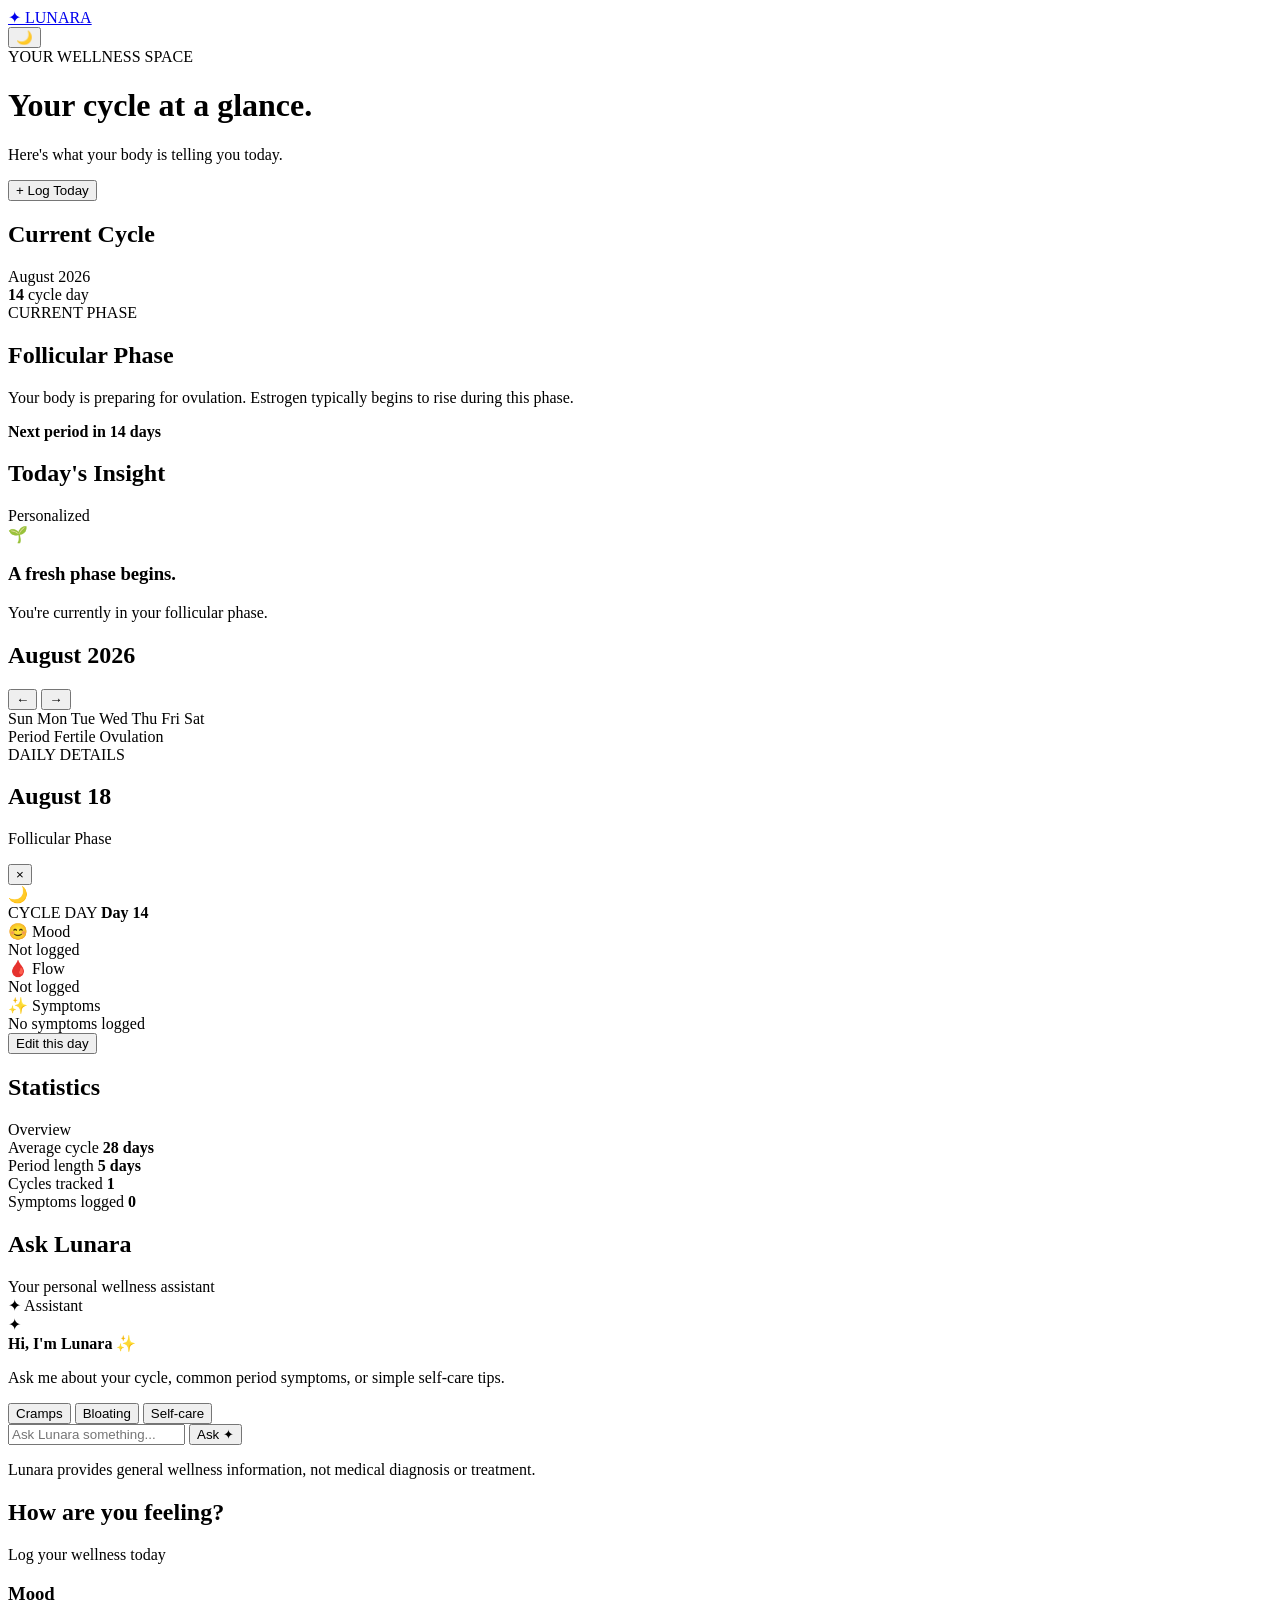
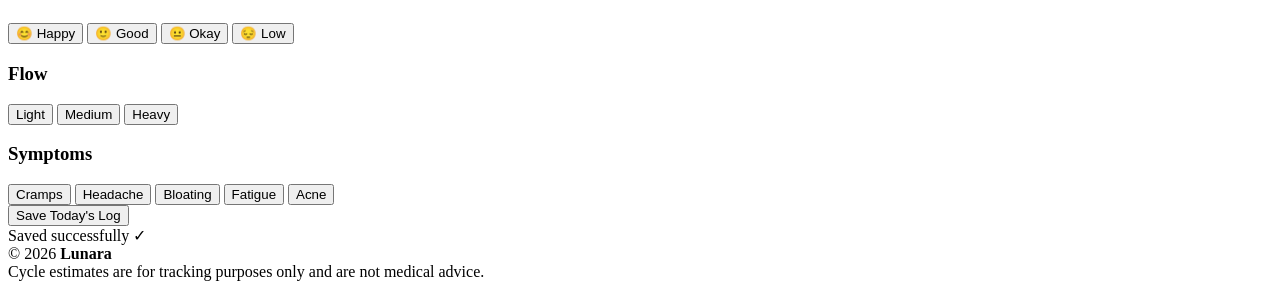
==== Period Tracker Web App/dashboard.html @ 73bdfb45 "Add files via upload" ====
<!DOCTYPE html>
<html lang="en">

<head>

    <meta charset="UTF-8">

    <meta
        name="viewport"
        content="width=device-width, initial-scale=1.0"
    >

    <title>Lunara — Dashboard</title>

    <link
        rel="stylesheet"
        href="css/style.css"
    >

</head>


<body>

    <!-- ================= NAVBAR ================= -->

    <nav class="navbar">

        <a
            href="index.html"
            class="logo"
        >
            <span class="logo-mark">✦</span>
            LUNARA
        </a>


        <div class="nav-actions">

            <button
                class="icon-btn"
                id="themeToggle"
            >
                🌙
            </button>

        </div>

    </nav>


    <!-- ================= DASHBOARD ================= -->

    <main class="dashboard">

        <header class="dashboard-header">

            <div>

                <span class="eyebrow">
                    YOUR WELLNESS SPACE
                </span>

                <h1>
                    Your cycle at a glance.
                </h1>

                <p>
                    Here's what your body is telling you today.
                </p>

            </div>


            <button
                class="primary-btn"
                id="logToday"
            >
                + Log Today
            </button>

        </header>


        <!-- ================= DASHBOARD GRID ================= -->

        <div class="dashboard-grid">


            <!-- CURRENT CYCLE -->

            <section class="card cycle-card-large">

                <div class="card-header">

                    <h2>
                        Current Cycle
                    </h2>

                    <span id="currentMonth">
                        August 2026
                    </span>

                </div>


                <div class="cycle-dashboard">

                    <div class="big-cycle-ring">

                        <div class="big-ring-content">

                            <strong id="cycleDay">
                                14
                            </strong>

                            <span>
                                cycle day
                            </span>

                        </div>

                    </div>


                    <div class="phase-info">

                        <span class="phase-tag">
                            CURRENT PHASE
                        </span>

                        <h2 id="phaseName">
                            Follicular Phase
                        </h2>

                        <p id="phaseDescription">
                            Your body is preparing for ovulation.
                            Estrogen typically begins to rise
                            during this phase.
                        </p>

                        <strong id="nextPeriod">
                            Next period in 14 days
                        </strong>

                    </div>

                </div>

            </section>


            <!-- INSIGHT -->

            <section class="card insight-card">

                <div class="card-header">

                    <h2>
                        Today's Insight
                    </h2>

                    <span>
                        Personalized
                    </span>

                </div>


                <div class="insight-box">

                    <div class="insight-icon">
                        🌱
                    </div>

                    <div>

                        <h3 id="insightTitle">
                            A fresh phase begins.
                        </h3>

                        <p id="insightText">
                            You're currently in your
                            follicular phase.
                        </p>

                    </div>

                </div>

            </section>


            <!-- ================= CALENDAR ================= -->

            <section class="card calendar-card">

                <div class="calendar-header">

                    <h2 id="calendarMonth">
                        August 2026
                    </h2>


                    <div class="calendar-controls">

                        <button id="previousMonth">
                            ←
                        </button>

                        <button id="nextMonth">
                            →
                        </button>

                    </div>

                </div>


                <div class="weekdays">

                    <span>Sun</span>
                    <span>Mon</span>
                    <span>Tue</span>
                    <span>Wed</span>
                    <span>Thu</span>
                    <span>Fri</span>
                    <span>Sat</span>

                </div>


                <div
                    class="calendar-grid"
                    id="calendarGrid"
                ></div>


                <div class="calendar-legend">

                    <span>
                        <i class="legend period"></i>
                        Period
                    </span>

                    <span>
                        <i class="legend fertile"></i>
                        Fertile
                    </span>

                    <span>
                        <i class="legend ovulation"></i>
                        Ovulation
                    </span>

                </div>

            </section>

            <!-- ================= DATE DETAIL PANEL ================= -->

            <section class="card date-detail-card" id="dateDetailCard">

                <div class="date-detail-header">

                    <div>
                        <span class="eyebrow">
                            DAILY DETAILS
                        </span>

                        <h2 id="detailDate">
                            August 18
                        </h2>

                        <p id="detailPhase">
                            Follicular Phase
                        </p>
                    </div>

                    <button
                        class="close-detail"
                        id="closeDetail"
                        aria-label="Close date details"
                    >
                        ×
                    </button>

                </div>


                <!-- Cycle information -->

                <div class="detail-cycle">

                    <div class="detail-cycle-icon">
                        🌙
                    </div>

                    <div>

                        <span>
                            CYCLE DAY
                        </span>

                        <strong id="detailCycleDay">
                            Day 14
                        </strong>

                    </div>

                </div>


                <!-- Logged information -->

                <div class="detail-section">

                    <div class="detail-label">
                        <span>😊</span>
                        Mood
                    </div>

                    <div
                        class="detail-value"
                        id="detailMood"
                    >
                        Not logged
                    </div>

                </div>


                <div class="detail-section">

                    <div class="detail-label">
                        <span>🩸</span>
                        Flow
                    </div>

                    <div
                        class="detail-value"
                        id="detailFlow"
                    >
                        Not logged
                    </div>

                </div>


                <div class="detail-section">

                    <div class="detail-label">
                        <span>✨</span>
                        Symptoms
                    </div>

                    <div
                        class="detail-symptoms"
                        id="detailSymptoms"
                    >
                        <span class="empty-detail">
                            No symptoms logged
                        </span>
                    </div>

                </div>


                <div class="detail-footer">

                    <button
                        class="secondary-btn"
                        id="editSelectedDate"
                    >
                        Edit this day
                    </button>

                </div>

            </section>


            <!-- ================= STATISTICS ================= -->

            <section class="card statistics-card">

                <div class="card-header">

                    <h2>
                        Statistics
                    </h2>

                    <span>
                        Overview
                    </span>

                </div>


                <div class="statistics">

                    <div class="stat-row">

                        <span>
                            Average cycle
                        </span>

                        <strong id="averageCycle">
                            28 days
                        </strong>

                    </div>


                    <div class="stat-row">

                        <span>
                            Period length
                        </span>

                        <strong id="averagePeriod">
                            5 days
                        </strong>

                    </div>


                    <div class="stat-row">

                        <span>
                            Cycles tracked
                        </span>

                        <strong id="cyclesTracked">
                            1
                        </strong>

                    </div>


                    <div class="stat-row">

                        <span>
                            Symptoms logged
                        </span>

                        <strong id="symptomsLogged">
                            0
                        </strong>

                    </div>

                </div>

            </section>



            <!-- ================= ASK LUNARA ================= -->
            <section class="card ask-lunara-card">
                <div class="card-header">
                    <div>
                        <h2>Ask Lunara</h2>
                        <span>Your personal wellness assistant</span>
                    </div>
                    <span class="assistant-badge">✦ Assistant</span>
                </div>

                <div class="lunara-chat" id="lunaraChat">
                    <div class="chat-message assistant-message">
                        <div class="chat-avatar">✦</div>
                        <div class="chat-bubble">
                            <strong>Hi, I'm Lunara ✨</strong>
                            <p>Ask me about your cycle, common period symptoms, or simple self-care tips.</p>
                        </div>
                    </div>
                </div>

                <div class="suggested-questions">
                    <button class="suggestion" data-question="What can I do about cramps?">Cramps</button>
                    <button class="suggestion" data-question="Why am I feeling bloated?">Bloating</button>
                    <button class="suggestion" data-question="How can I take care of myself during my period?">Self-care</button>
                </div>

                <form class="ask-form" id="askLunaraForm">
                    <input id="lunaraQuestion" type="text" placeholder="Ask Lunara something..." autocomplete="off" aria-label="Ask Lunara a question">
                    <button class="primary-btn" type="submit">Ask ✦</button>
                </form>
                <p class="assistant-disclaimer">Lunara provides general wellness information, not medical diagnosis or treatment.</p>
            </section>

            <!-- ================= DAILY LOG ================= -->

            <section class="card daily-log">

                <div class="card-header">

                    <div>

                        <h2>
                            How are you feeling?
                        </h2>

                        <span id="selectedDate">
                            Log your wellness today
                        </span>

                    </div>

                </div>


                <div class="log-grid">


                    <!-- MOOD -->

                    <div class="log-section">

                        <h3>
                            Mood
                        </h3>

                        <div class="choice-grid">

                            <button
                                class="choice"
                                data-type="mood"
                                data-value="Happy"
                            >
                                😊 Happy
                            </button>

                            <button
                                class="choice"
                                data-type="mood"
                                data-value="Good"
                            >
                                🙂 Good
                            </button>

                            <button
                                class="choice"
                                data-type="mood"
                                data-value="Okay"
                            >
                                😐 Okay
                            </button>

                            <button
                                class="choice"
                                data-type="mood"
                                data-value="Low"
                            >
                                😔 Low
                            </button>

                        </div>

                    </div>


                    <!-- FLOW -->

                    <div class="log-section">

                        <h3>
                            Flow
                        </h3>

                        <div class="choice-grid">

                            <button
                                class="choice"
                                data-type="flow"
                                data-value="Light"
                            >
                                Light
                            </button>

                            <button
                                class="choice"
                                data-type="flow"
                                data-value="Medium"
                            >
                                Medium
                            </button>

                            <button
                                class="choice"
                                data-type="flow"
                                data-value="Heavy"
                            >
                                Heavy
                            </button>

                        </div>

                    </div>


                    <!-- SYMPTOMS -->

                    <div class="log-section">

                        <h3>
                            Symptoms
                        </h3>

                        <div class="choice-grid">

                            <button
                                class="choice"
                                data-type="symptom"
                                data-value="Cramps"
                            >
                                Cramps
                            </button>

                            <button
                                class="choice"
                                data-type="symptom"
                                data-value="Headache"
                            >
                                Headache
                            </button>

                            <button
                                class="choice"
                                data-type="symptom"
                                data-value="Bloating"
                            >
                                Bloating
                            </button>

                            <button
                                class="choice"
                                data-type="symptom"
                                data-value="Fatigue"
                            >
                                Fatigue
                            </button>

                            <button
                                class="choice"
                                data-type="symptom"
                                data-value="Acne"
                            >
                                Acne
                            </button>

                        </div>

                    </div>

                </div>


                <button
                    class="primary-btn"
                    id="saveLog"
                >
                    Save Today's Log
                </button>

            </section>

        </div>

    </main>


    <!-- ================= TOAST ================= -->

    <div
        class="toast"
        id="toast"
    >
        Saved successfully ✓
    </div>


    <footer>

        <div>
            © 2026 <strong>Lunara</strong>
        </div>

        <div>
            Cycle estimates are for tracking purposes only
            and are not medical advice.
        </div>

    </footer>


    <script src="js/app.js"></script>

</body>

</html>
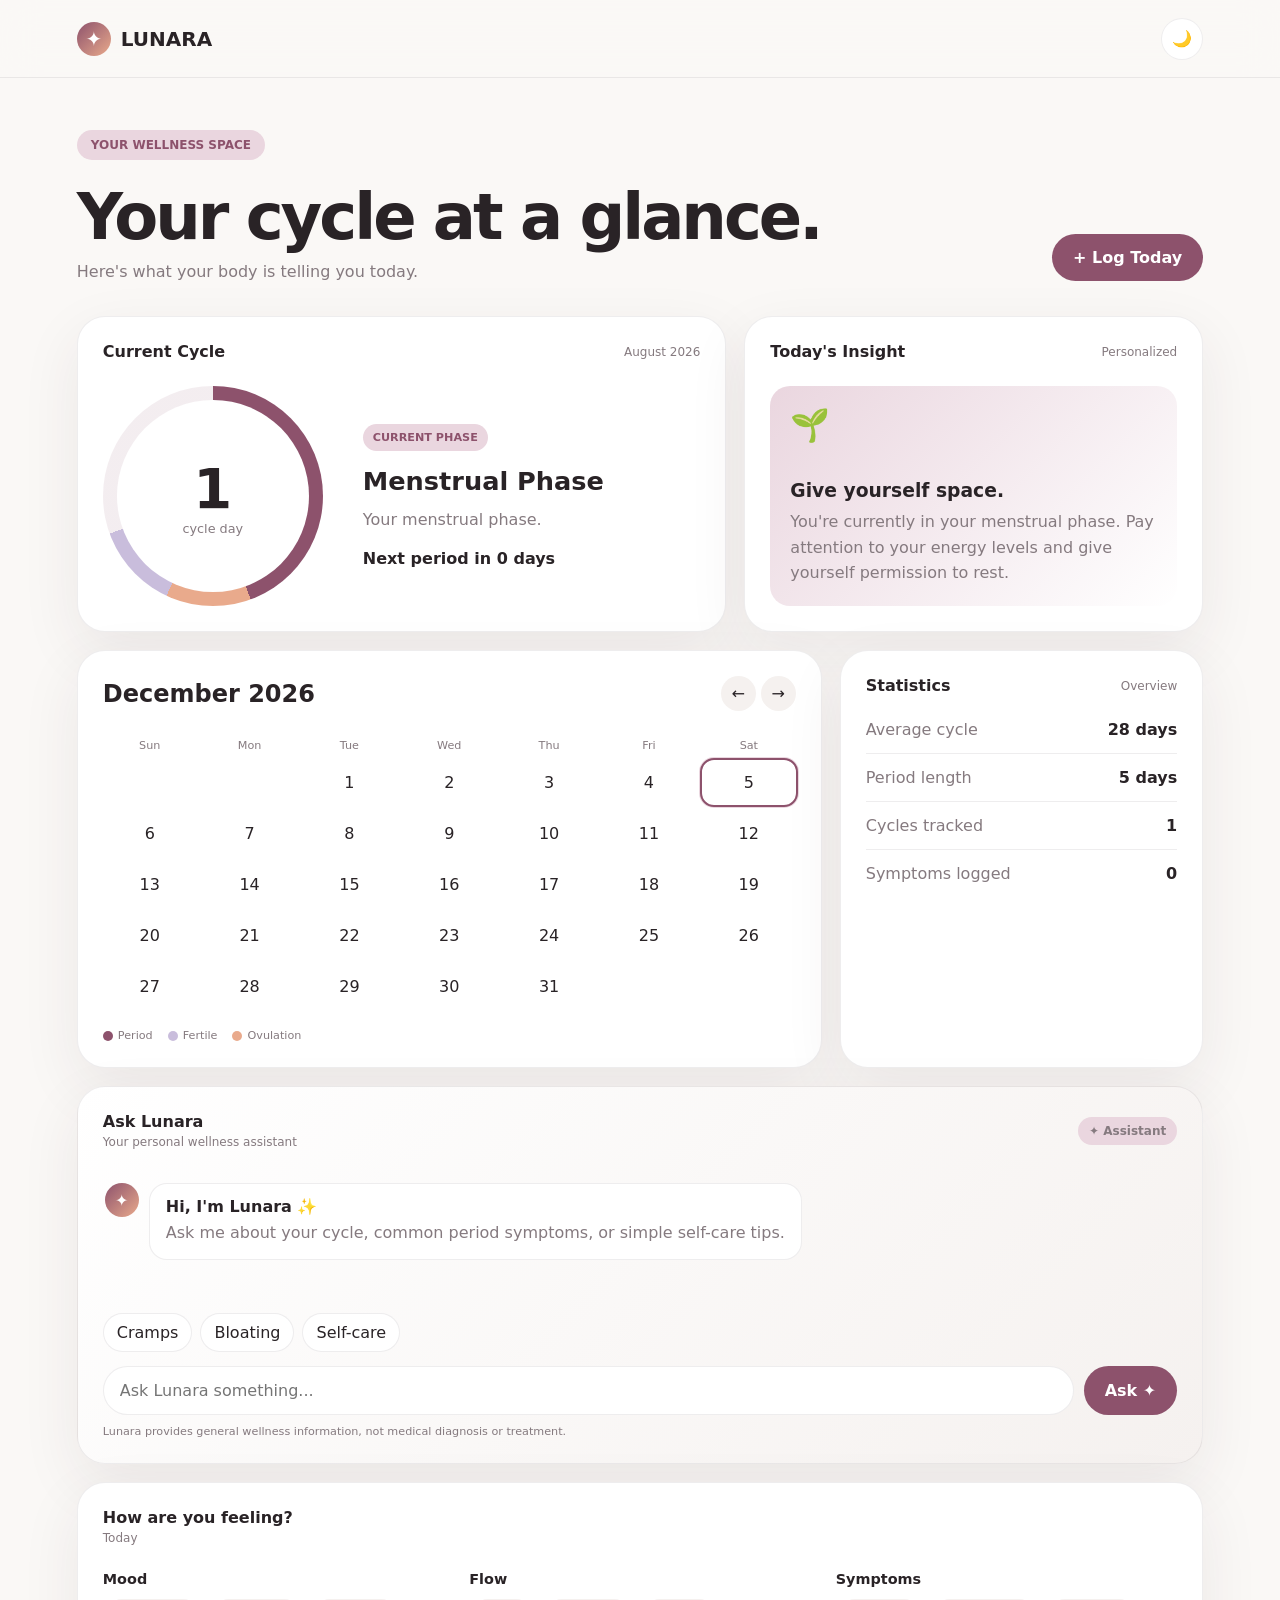
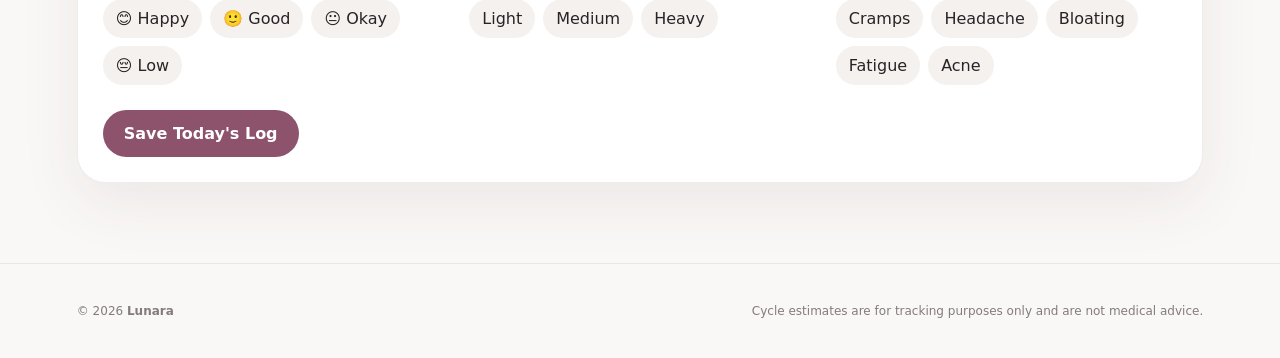
==== commit a57fda7c: "Refactor dashboard.html and fix CSS path Updated the HTML structure and corrected CSS file path." ====
--- a/Period Tracker Web App/dashboard.html
+++ b/Period Tracker Web App/dashboard.html
@@ -14,7 +14,7 @@
 
     <link
         rel="stylesheet"
-        href="css/style.css"
+        href="CSS/style.css"
     >
 
 </head>
@@ -694,8 +694,8 @@
     </footer>
 
 
-    <script src="js/app.js"></script>
+    <script src="JS/app.js"></script>
 
 </body>
 
-</html>+</html>
--- a/Period Tracker Web App/CSS/style.css
+++ b/Period Tracker Web App/CSS/style.css
@@ -0,0 +1,2577 @@
+/* =========================================================
+   LUNARA
+   Main Stylesheet
+========================================================= */
+
+
+/* =========================================================
+   VARIABLES
+========================================================= */
+
+:root {
+
+    --background: #faf8f6;
+
+    --surface: #ffffff;
+
+    --surface-soft: #f5f1ef;
+
+    --text: #292326;
+
+    --muted: #857a7f;
+
+    --primary: #8d526c;
+
+    --primary-dark: #6f3d53;
+
+    --primary-light: #ead6df;
+
+    --peach: #e9aa8c;
+
+    --lavender: #c9bddc;
+
+    --green: #9db9a5;
+
+    --border: rgba(41,35,38,.08);
+
+    --shadow:
+        0 20px 60px rgba(65,40,51,.08);
+
+    --radius-large: 28px;
+
+    --radius-medium: 18px;
+
+    --transition: 250ms ease;
+}
+
+
+/* DARK MODE */
+
+body.dark {
+
+    --background: #171316;
+
+    --surface: #211b1f;
+
+    --surface-soft: #2a2227;
+
+    --text: #f8f1f4;
+
+    --muted: #aa9da3;
+
+    --primary: #c9829f;
+
+    --primary-dark: #a55d7d;
+
+    --primary-light: #4a2d3b;
+
+    --border: rgba(255,255,255,.08);
+
+    --shadow:
+        0 20px 60px rgba(0,0,0,.25);
+}
+
+
+/* =========================================================
+   RESET
+========================================================= */
+
+* {
+
+    margin: 0;
+
+    padding: 0;
+
+    box-sizing: border-box;
+
+}
+
+
+html {
+
+    scroll-behavior: smooth;
+
+}
+
+
+body {
+
+    font-family:
+        Inter,
+        system-ui,
+        -apple-system,
+        BlinkMacSystemFont,
+        "Segoe UI",
+        sans-serif;
+
+    background: var(--background);
+
+    color: var(--text);
+
+    transition:
+        background var(--transition),
+        color var(--transition);
+
+}
+
+
+button,
+input {
+
+    font: inherit;
+
+}
+
+
+button {
+
+    border: none;
+
+    cursor: pointer;
+
+}
+
+
+a {
+
+    text-decoration: none;
+
+    color: inherit;
+
+}
+
+
+/* =========================================================
+   NAVBAR
+========================================================= */
+
+.navbar {
+
+    position: fixed;
+
+    top: 0;
+
+    left: 0;
+
+    right: 0;
+
+    height: 78px;
+
+    padding: 0 6%;
+
+    display: flex;
+
+    align-items: center;
+
+    justify-content: space-between;
+
+    background:
+        rgba(250,248,246,.75);
+
+    backdrop-filter: blur(18px);
+
+    border-bottom:
+        1px solid var(--border);
+
+    z-index: 1000;
+
+}
+
+
+body.dark .navbar {
+
+    background:
+        rgba(23,19,22,.78);
+
+}
+
+
+.logo {
+
+    display: flex;
+
+    align-items: center;
+
+    gap: 10px;
+
+    font-size: 1.25rem;
+
+    font-weight: 800;
+
+}
+
+
+.logo-mark {
+
+    width: 34px;
+
+    height: 34px;
+
+    display: grid;
+
+    place-items: center;
+
+    border-radius: 50%;
+
+    background:
+        linear-gradient(
+            135deg,
+            var(--primary),
+            var(--peach)
+        );
+
+    color: white;
+
+}
+
+
+.nav-actions {
+
+    display: flex;
+
+    align-items: center;
+
+    gap: 10px;
+
+}
+
+
+/* =========================================================
+   BUTTONS
+========================================================= */
+
+.primary-btn {
+
+    padding: 14px 21px;
+
+    border-radius: 999px;
+
+    background: var(--primary);
+
+    color: white;
+
+    font-weight: 700;
+
+    transition: var(--transition);
+
+}
+
+
+.primary-btn:hover {
+
+    transform: translateY(-3px);
+
+    background: var(--primary-dark);
+
+}
+
+
+.secondary-btn {
+
+    padding: 14px 21px;
+
+    border-radius: 999px;
+
+    background: var(--surface);
+
+    border: 1px solid var(--border);
+
+    font-weight: 700;
+
+    transition: var(--transition);
+
+    display: inline-block;
+
+}
+
+
+.secondary-btn:hover {
+
+    transform: translateY(-3px);
+
+    box-shadow: var(--shadow);
+
+}
+
+
+.icon-btn {
+
+    width: 42px;
+
+    height: 42px;
+
+    border-radius: 50%;
+
+    background: var(--surface);
+
+    border: 1px solid var(--border);
+
+    color: var(--text);
+
+}
+
+
+.full-width {
+
+    width: 100%;
+
+}
+
+
+/* =========================================================
+   HERO
+========================================================= */
+
+.hero {
+
+    min-height: 100vh;
+
+    display: grid;
+
+    grid-template-columns:
+        1.05fr .95fr;
+
+    align-items: center;
+
+    gap: 60px;
+
+    padding:
+        130px 7% 80px;
+
+}
+
+
+.hero-content {
+
+    animation:
+        fadeUp .8s ease;
+
+}
+
+
+.eyebrow {
+
+    display: inline-flex;
+
+    padding: 8px 14px;
+
+    border-radius: 999px;
+
+    background: var(--primary-light);
+
+    color: var(--primary);
+
+    font-size: .75rem;
+
+    font-weight: 800;
+
+    margin-bottom: 20px;
+
+}
+
+
+.hero h1 {
+
+    max-width: 700px;
+
+    font-size:
+        clamp(3.2rem,7vw,6.5rem);
+
+    line-height: .94;
+
+    letter-spacing: -5px;
+
+    margin-bottom: 28px;
+
+}
+
+
+.hero h1 span {
+
+    color: var(--primary);
+
+}
+
+
+.hero p {
+
+    max-width: 560px;
+
+    color: var(--muted);
+
+    line-height: 1.8;
+
+    margin-bottom: 30px;
+
+}
+
+
+.hero-buttons {
+
+    display: flex;
+
+    gap: 10px;
+
+    flex-wrap: wrap;
+
+}
+
+
+/* =========================================================
+   HERO VISUAL
+========================================================= */
+
+.hero-visual {
+
+    min-height: 520px;
+
+    display: grid;
+
+    place-items: center;
+
+    position: relative;
+
+}
+
+
+.glow-orb {
+
+    position: absolute;
+
+    width: 420px;
+
+    height: 420px;
+
+    border-radius: 50%;
+
+    background:
+        linear-gradient(
+            135deg,
+            var(--primary-light),
+            rgba(233,170,140,.45)
+        );
+
+    animation:
+        float 6s ease-in-out infinite;
+
+}
+
+
+.cycle-preview {
+
+    position: relative;
+
+    width: min(390px,90%);
+
+    padding: 32px;
+
+    border-radius: 34px;
+
+    background:
+        rgba(255,255,255,.72);
+
+    backdrop-filter: blur(25px);
+
+    box-shadow:
+        0 40px 90px
+        rgba(87,50,65,.18);
+
+    animation:
+        cardFloat 5s ease-in-out infinite;
+
+}
+
+
+body.dark .cycle-preview {
+
+    background:
+        rgba(40,31,36,.85);
+
+}
+
+
+.preview-header {
+
+    display: flex;
+
+    align-items: center;
+
+    justify-content: space-between;
+
+    margin-bottom: 30px;
+
+}
+
+
+.preview-header small {
+
+    color: var(--muted);
+
+}
+
+
+.status-pill {
+
+    padding: 7px 10px;
+
+    border-radius: 999px;
+
+    background: var(--primary-light);
+
+    color: var(--primary);
+
+    font-size: .7rem;
+
+    font-weight: 700;
+
+}
+
+
+/* =========================================================
+   CYCLE RING
+========================================================= */
+
+.cycle-ring,
+.big-cycle-ring {
+
+    border-radius: 50%;
+
+    display: grid;
+
+    place-items: center;
+
+    position: relative;
+
+    background:
+        conic-gradient(
+            var(--primary) 0deg,
+            var(--primary) 160deg,
+            var(--peach) 160deg,
+            var(--peach) 205deg,
+            var(--lavender) 205deg,
+            var(--lavender) 250deg,
+            rgba(141,82,108,.1) 250deg
+        );
+
+}
+
+
+.cycle-ring {
+
+    width: 230px;
+
+    height: 230px;
+
+    margin: auto auto 30px;
+
+}
+
+
+.big-cycle-ring {
+
+    width: 220px;
+
+    height: 220px;
+
+    flex-shrink: 0;
+
+}
+
+
+.cycle-ring::before,
+.big-cycle-ring::before {
+
+    content: "";
+
+    position: absolute;
+
+    inset: 14px;
+
+    border-radius: 50%;
+
+    background: var(--surface);
+
+}
+
+
+.ring-content,
+.big-ring-content {
+
+    position: relative;
+
+    z-index: 2;
+
+    text-align: center;
+
+}
+
+
+.ring-content strong {
+
+    font-size: 3.8rem;
+
+    letter-spacing: -3px;
+
+}
+
+
+.big-ring-content strong {
+
+    font-size: 3.5rem;
+
+    display: block;
+
+}
+
+
+.ring-content span,
+.big-ring-content span {
+
+    display: block;
+
+    color: var(--muted);
+
+    font-size: .8rem;
+
+}
+
+
+/* =========================================================
+   PREVIEW STATS
+========================================================= */
+
+.preview-stats {
+
+    display: grid;
+
+    grid-template-columns:
+        repeat(2,1fr);
+
+    gap: 10px;
+
+}
+
+
+.mini-stat {
+
+    padding: 14px;
+
+    border-radius: 16px;
+
+    background: var(--surface-soft);
+
+}
+
+
+.mini-stat small {
+
+    color: var(--muted);
+
+}
+
+
+.mini-stat strong {
+
+    display: block;
+
+    margin-top: 4px;
+
+}
+
+
+/* =========================================================
+   FEATURES
+========================================================= */
+
+.features {
+
+    padding:
+        100px 7%;
+
+}
+
+
+.section-heading {
+
+    max-width: 650px;
+
+    margin-bottom: 45px;
+
+}
+
+
+.section-heading h2 {
+
+    font-size:
+        clamp(2.5rem,5vw,4.5rem);
+
+    letter-spacing: -3px;
+
+    margin-bottom: 15px;
+
+}
+
+
+.section-heading h2 span {
+
+    color: var(--primary);
+
+}
+
+
+.section-heading p {
+
+    color: var(--muted);
+
+    line-height: 1.7;
+
+}
+
+
+.feature-grid {
+
+    display: grid;
+
+    grid-template-columns:
+        repeat(3,1fr);
+
+    gap: 18px;
+
+}
+
+
+.feature-card {
+
+    padding: 28px;
+
+    background: var(--surface);
+
+    border: 1px solid var(--border);
+
+    border-radius: var(--radius-large);
+
+    transition: var(--transition);
+
+}
+
+
+.feature-card:hover {
+
+    transform: translateY(-6px);
+
+    box-shadow: var(--shadow);
+
+}
+
+
+.feature-icon {
+
+    font-size: 2rem;
+
+    margin-bottom: 20px;
+
+}
+
+
+.feature-card h3 {
+
+    margin-bottom: 10px;
+
+}
+
+
+.feature-card p {
+
+    color: var(--muted);
+
+    line-height: 1.7;
+
+}
+
+
+/* =========================================================
+   DASHBOARD
+========================================================= */
+
+.dashboard {
+
+    padding:
+        130px 6% 80px;
+
+}
+
+
+.dashboard-header {
+
+    display: flex;
+
+    justify-content: space-between;
+
+    align-items: flex-end;
+
+    gap: 30px;
+
+    margin-bottom: 35px;
+
+}
+
+
+.dashboard-header h1 {
+
+    font-size:
+        clamp(2.5rem,5vw,4rem);
+
+    letter-spacing: -3px;
+
+}
+
+
+.dashboard-header p {
+
+    color: var(--muted);
+
+    margin-top: 8px;
+
+}
+
+
+.dashboard-grid {
+
+    display: grid;
+
+    grid-template-columns:
+        repeat(12,1fr);
+
+    gap: 18px;
+
+}
+
+
+.card {
+
+    padding: 25px;
+
+    background: var(--surface);
+
+    border: 1px solid var(--border);
+
+    border-radius: var(--radius-large);
+
+    box-shadow: var(--shadow);
+
+}
+
+
+.cycle-card-large {
+
+    grid-column: span 7;
+
+}
+
+
+.insight-card {
+
+    grid-column: span 5;
+
+}
+
+
+.calendar-card {
+
+    grid-column: span 8;
+
+}
+
+
+.statistics-card {
+
+    grid-column: span 4;
+
+}
+
+
+.daily-log {
+
+    grid-column: span 12;
+
+}
+
+
+/* =========================================================
+   CARD HEADER
+========================================================= */
+
+.card-header {
+
+    display: flex;
+
+    justify-content: space-between;
+
+    align-items: center;
+
+    margin-bottom: 25px;
+
+}
+
+
+.card-header h2 {
+
+    font-size: 1rem;
+
+}
+
+
+.card-header span {
+
+    color: var(--muted);
+
+    font-size: .75rem;
+
+}
+
+
+/* =========================================================
+   CURRENT CYCLE
+========================================================= */
+
+.cycle-dashboard {
+
+    display: flex;
+
+    align-items: center;
+
+    gap: 40px;
+
+}
+
+
+.phase-tag {
+
+    display: inline-block;
+
+    padding: 7px 10px;
+
+    border-radius: 999px;
+
+    background: var(--primary-light);
+
+    color: var(--primary);
+
+    font-size: .7rem;
+
+    font-weight: 800;
+
+}
+
+
+.phase-info h2 {
+
+    font-size: 1.6rem;
+
+    margin: 15px 0 10px;
+
+}
+
+
+.phase-info p {
+
+    color: var(--muted);
+
+    line-height: 1.7;
+
+    margin-bottom: 15px;
+
+}
+
+
+/* =========================================================
+   INSIGHTS
+========================================================= */
+
+.insight-box {
+
+    min-height: 220px;
+
+    padding: 20px;
+
+    border-radius: 20px;
+
+    background:
+        linear-gradient(
+            135deg,
+            var(--primary-light),
+            transparent
+        );
+
+    display: flex;
+
+    flex-direction: column;
+
+    justify-content: space-between;
+
+}
+
+
+.insight-icon {
+
+    font-size: 2rem;
+
+}
+
+
+.insight-box h3 {
+
+    margin-bottom: 8px;
+
+}
+
+
+.insight-box p {
+
+    color: var(--muted);
+
+    line-height: 1.6;
+
+}
+
+
+/* =========================================================
+   CALENDAR
+========================================================= */
+
+.calendar-header {
+
+    display: flex;
+
+    justify-content: space-between;
+
+    align-items: center;
+
+    margin-bottom: 20px;
+
+}
+
+
+.calendar-controls {
+
+    display: flex;
+
+    gap: 5px;
+
+}
+
+
+.calendar-controls button {
+
+    width: 35px;
+
+    height: 35px;
+
+    border-radius: 50%;
+
+    background: var(--surface-soft);
+
+    color: var(--text);
+
+}
+
+
+.weekdays,
+.calendar-grid {
+
+    display: grid;
+
+    grid-template-columns:
+        repeat(7,1fr);
+
+    gap: 6px;
+
+}
+
+
+.weekdays span {
+
+    text-align: center;
+
+    color: var(--muted);
+
+    font-size: .7rem;
+
+    padding: 8px;
+
+}
+
+
+.calendar-grid .day {
+
+    min-height: 45px;
+
+    border-radius: 12px;
+
+    display: grid;
+
+    place-items: center;
+
+    cursor: pointer;
+
+    transition: var(--transition);
+
+}
+
+
+.calendar-grid .day:hover {
+
+    background: var(--surface-soft);
+
+    transform: scale(1.04);
+
+}
+
+
+.day.today {
+
+    outline:
+        2px solid var(--primary);
+
+}
+
+
+.day.period {
+
+    background: var(--primary);
+
+    color: white;
+
+}
+
+
+.day.fertile {
+
+    background:
+        rgba(201,189,220,.5);
+
+}
+
+
+.day.ovulation {
+
+    background: var(--peach);
+
+    color: white;
+
+}
+
+
+.day.selected {
+
+    box-shadow:
+        0 0 0 3px
+        var(--primary-light);
+
+}
+
+
+/* =========================================================
+   CALENDAR LEGEND
+========================================================= */
+
+.calendar-legend {
+
+    display: flex;
+
+    gap: 15px;
+
+    margin-top: 20px;
+
+    flex-wrap: wrap;
+
+}
+
+
+.calendar-legend span {
+
+    display: flex;
+
+    align-items: center;
+
+    gap: 5px;
+
+    font-size: .7rem;
+
+    color: var(--muted);
+
+}
+
+
+.legend {
+
+    width: 10px;
+
+    height: 10px;
+
+    border-radius: 50%;
+
+}
+
+
+.legend.period {
+
+    background: var(--primary);
+
+}
+
+
+.legend.fertile {
+
+    background: var(--lavender);
+
+}
+
+
+.legend.ovulation {
+
+    background: var(--peach);
+
+}
+
+
+/* =========================================================
+   STATISTICS
+========================================================= */
+
+.statistics {
+
+    display: grid;
+
+    gap: 14px;
+
+}
+
+
+.stat-row {
+
+    display: flex;
+
+    justify-content: space-between;
+
+    padding-bottom: 14px;
+
+    border-bottom:
+        1px solid var(--border);
+
+}
+
+
+.stat-row:last-child {
+
+    border-bottom: none;
+
+}
+
+
+.stat-row span {
+
+    color: var(--muted);
+
+}
+
+
+/* =========================================================
+   DAILY LOG
+========================================================= */
+
+.log-grid {
+
+    display: grid;
+
+    grid-template-columns:
+        repeat(3,1fr);
+
+    gap: 25px;
+
+    margin-bottom: 25px;
+
+}
+
+
+.log-section h3 {
+
+    margin-bottom: 12px;
+
+    font-size: .9rem;
+
+}
+
+
+.choice-grid {
+
+    display: flex;
+
+    flex-wrap: wrap;
+
+    gap: 8px;
+
+}
+
+
+.choice {
+
+    padding: 10px 13px;
+
+    border-radius: 999px;
+
+    background: var(--surface-soft);
+
+    color: var(--text);
+
+    transition: var(--transition);
+
+}
+
+
+.choice:hover {
+
+    transform: translateY(-2px);
+
+}
+
+
+.choice.active {
+
+    background: var(--primary-light);
+
+    color: var(--primary);
+
+    outline:
+        1px solid var(--primary);
+
+}
+
+
+/* =========================================================
+   MODAL
+========================================================= */
+
+.modal-overlay {
+
+    position: fixed;
+
+    inset: 0;
+
+    background:
+        rgba(20,14,17,.55);
+
+    backdrop-filter: blur(8px);
+
+    display: none;
+
+    align-items: center;
+
+    justify-content: center;
+
+    padding: 20px;
+
+    z-index: 2000;
+
+}
+
+
+.modal-overlay.active {
+
+    display: flex;
+
+    animation: fadeIn .2s ease;
+
+}
+
+
+.modal {
+
+    position: relative;
+
+    width: min(520px,100%);
+
+    padding: 30px;
+
+    background: var(--surface);
+
+    border-radius: 28px;
+
+    box-shadow:
+        0 30px 100px
+        rgba(0,0,0,.25);
+
+    animation: modalIn .3s ease;
+
+}
+
+
+.close-modal {
+
+    position: absolute;
+
+    right: 20px;
+
+    top: 20px;
+
+    width: 35px;
+
+    height: 35px;
+
+    border-radius: 50%;
+
+    background: var(--surface-soft);
+
+    color: var(--text);
+
+}
+
+
+.modal-heading {
+
+    margin-bottom: 25px;
+
+}
+
+
+.modal-heading h2 {
+
+    font-size: 1.7rem;
+
+    margin-bottom: 8px;
+
+}
+
+
+.modal-heading p {
+
+    color: var(--muted);
+
+    line-height: 1.6;
+
+}
+
+
+.form-group {
+
+    margin-bottom: 18px;
+
+}
+
+
+.form-group label {
+
+    display: block;
+
+    margin-bottom: 8px;
+
+    font-size: .85rem;
+
+    font-weight: 700;
+
+}
+
+
+.form-group input {
+
+    width: 100%;
+
+    padding: 14px;
+
+    border-radius: 12px;
+
+    border:
+        1px solid var(--border);
+
+    background: var(--surface-soft);
+
+    color: var(--text);
+
+    outline: none;
+
+}
+
+
+.form-group input:focus {
+
+    border-color: var(--primary);
+
+}
+
+
+/* =========================================================
+   TOAST
+========================================================= */
+
+.toast {
+
+    position: fixed;
+
+    right: 25px;
+
+    bottom: 25px;
+
+    padding: 14px 18px;
+
+    background: var(--text);
+
+    color: var(--background);
+
+    border-radius: 14px;
+
+    font-size: .85rem;
+
+    font-weight: 700;
+
+    transform:
+        translateY(120px);
+
+    opacity: 0;
+
+    transition: .3s ease;
+
+    z-index: 3000;
+
+}
+
+
+.toast.show {
+
+    transform:
+        translateY(0);
+
+    opacity: 1;
+
+}
+
+
+/* =========================================================
+   FOOTER
+========================================================= */
+
+footer {
+
+    padding:
+        40px 6%;
+
+    display: flex;
+
+    justify-content: space-between;
+
+    gap: 20px;
+
+    border-top:
+        1px solid var(--border);
+
+    color: var(--muted);
+
+    font-size: .75rem;
+
+}
+
+
+/* =========================================================
+   ANIMATIONS
+========================================================= */
+
+@keyframes fadeUp {
+
+    from {
+
+        opacity: 0;
+
+        transform:
+            translateY(30px);
+
+    }
+
+    to {
+
+        opacity: 1;
+
+        transform:
+            translateY(0);
+
+    }
+
+}
+
+
+@keyframes fadeIn {
+
+    from {
+
+        opacity: 0;
+
+    }
+
+    to {
+
+        opacity: 1;
+
+    }
+
+}
+
+
+@keyframes modalIn {
+
+    from {
+
+        opacity: 0;
+
+        transform:
+            scale(.92)
+            translateY(15px);
+
+    }
+
+    to {
+
+        opacity: 1;
+
+        transform:
+            scale(1)
+            translateY(0);
+
+    }
+
+}
+
+
+@keyframes float {
+
+    0%,100% {
+
+        transform:
+            translateY(0);
+
+    }
+
+    50% {
+
+        transform:
+            translateY(-20px);
+
+    }
+
+}
+
+
+@keyframes cardFloat {
+
+    0%,100% {
+
+        transform:
+            translateY(0);
+
+    }
+
+    50% {
+
+        transform:
+            translateY(-10px);
+
+    }
+
+}
+
+/* =========================================================
+   DATE DETAIL PANEL
+========================================================= */
+
+.date-detail-card {
+
+    grid-column: span 12;
+
+    display: none;
+
+    overflow: hidden;
+
+    position: relative;
+
+    background:
+        linear-gradient(
+            135deg,
+            var(--surface),
+            var(--surface-soft)
+        );
+
+}
+
+
+.date-detail-card.active {
+
+    display: block;
+
+    animation:
+        detailSlide .45s cubic-bezier(.2,.8,.2,1);
+
+}
+
+
+/* Header */
+
+.date-detail-header {
+
+    display: flex;
+
+    align-items: flex-start;
+
+    justify-content: space-between;
+
+    padding-bottom: 25px;
+
+    border-bottom:
+        1px solid var(--border);
+
+}
+
+
+.date-detail-header h2 {
+
+    font-size: 2rem;
+
+    letter-spacing: -1px;
+
+    margin-bottom: 5px;
+
+}
+
+
+.date-detail-header p {
+
+    color: var(--muted);
+
+}
+
+
+.close-detail {
+
+    width: 40px;
+
+    height: 40px;
+
+    border-radius: 50%;
+
+    background: var(--surface);
+
+    color: var(--text);
+
+    border:
+        1px solid var(--border);
+
+    font-size: 1.4rem;
+
+    transition: var(--transition);
+
+}
+
+
+.close-detail:hover {
+
+    transform: rotate(90deg);
+
+    background: var(--primary-light);
+
+    color: var(--primary);
+
+}
+
+
+/* Cycle information */
+
+.detail-cycle {
+
+    display: flex;
+
+    align-items: center;
+
+    gap: 15px;
+
+    padding: 20px;
+
+    margin:
+        20px 0;
+
+    border-radius: 18px;
+
+    background:
+        linear-gradient(
+            135deg,
+            var(--primary-light),
+            transparent
+        );
+
+}
+
+
+.detail-cycle-icon {
+
+    width: 48px;
+
+    height: 48px;
+
+    display: grid;
+
+    place-items: center;
+
+    border-radius: 15px;
+
+    background: var(--surface);
+
+    font-size: 1.4rem;
+
+}
+
+
+.detail-cycle span {
+
+    display: block;
+
+    color: var(--muted);
+
+    font-size: .7rem;
+
+    font-weight: 800;
+
+    margin-bottom: 3px;
+
+}
+
+
+.detail-cycle strong {
+
+    font-size: 1.05rem;
+
+}
+
+
+/* Detail rows */
+
+.detail-section {
+
+    display: flex;
+
+    align-items: center;
+
+    justify-content: space-between;
+
+    gap: 20px;
+
+    padding: 18px 0;
+
+    border-bottom:
+        1px solid var(--border);
+
+}
+
+
+.detail-label {
+
+    display: flex;
+
+    align-items: center;
+
+    gap: 10px;
+
+    font-weight: 700;
+
+}
+
+
+.detail-label span {
+
+    width: 35px;
+
+    height: 35px;
+
+    display: grid;
+
+    place-items: center;
+
+    border-radius: 10px;
+
+    background: var(--surface-soft);
+
+}
+
+
+.detail-value {
+
+    color: var(--primary);
+
+    font-weight: 700;
+
+}
+
+
+/* Symptoms */
+
+.detail-symptoms {
+
+    display: flex;
+
+    flex-wrap: wrap;
+
+    justify-content: flex-end;
+
+    gap: 7px;
+
+}
+
+
+.symptom-tag {
+
+    padding: 7px 10px;
+
+    border-radius: 999px;
+
+    background: var(--primary-light);
+
+    color: var(--primary);
+
+    font-size: .75rem;
+
+    font-weight: 700;
+
+}
+
+
+.empty-detail {
+
+    color: var(--muted);
+
+    font-size: .8rem;
+
+}
+
+
+/* Footer */
+
+.detail-footer {
+
+    display: flex;
+
+    justify-content: flex-end;
+
+    margin-top: 25px;
+
+}
+
+#editSelectedDate {
+    background: var(--primary);
+
+    color: white;
+
+    border: none;
+
+    box-shadow:
+        0 8px 20px rgba(141, 82, 108, 0.18);
+}
+
+#editSelectedDate:hover {
+    background: var(--primary-dark);
+
+    color: white;
+
+    transform: translateY(-3px);
+
+    box-shadow:
+        0 12px 28px rgba(141, 82, 108, 0.25);
+}
+
+/* Animation */
+
+@keyframes detailSlide {
+
+    from {
+
+        opacity: 0;
+
+        transform:
+            translateY(-20px)
+            scale(.98);
+
+    }
+
+    to {
+
+        opacity: 1;
+
+        transform:
+            translateY(0)
+            scale(1);
+
+    }
+
+}
+
+
+@media (max-width: 600px) {
+
+    .detail-section {
+
+        align-items: flex-start;
+
+        flex-direction: column;
+
+        gap: 10px;
+
+    }
+
+
+    .detail-symptoms {
+
+        justify-content: flex-start;
+
+    }
+
+}
+
+/* =========================================================
+   RESPONSIVE
+========================================================= */
+
+@media (max-width: 950px) {
+
+    .hero {
+
+        grid-template-columns: 1fr;
+
+        text-align: center;
+
+    }
+
+
+    .hero p {
+
+        margin-left: auto;
+
+        margin-right: auto;
+
+    }
+
+
+    .hero-buttons {
+
+        justify-content: center;
+
+    }
+
+
+    .feature-grid {
+
+        grid-template-columns: 1fr;
+
+    }
+
+
+    .dashboard-grid {
+
+        grid-template-columns: 1fr;
+
+    }
+
+
+    .cycle-card-large,
+    .insight-card,
+    .calendar-card,
+    .statistics-card,
+    .daily-log {
+
+        grid-column: span 1;
+
+    }
+
+
+    .cycle-dashboard {
+
+        flex-direction: column;
+
+        text-align: center;
+
+    }
+
+
+    .log-grid {
+
+        grid-template-columns: 1fr;
+
+    }
+
+}
+
+
+@media (max-width: 600px) {
+
+    .navbar {
+
+        padding: 0 20px;
+
+    }
+
+
+    .navbar .primary-btn {
+
+        display: none;
+
+    }
+
+
+    .hero {
+
+        padding:
+            120px 20px 70px;
+
+    }
+
+
+    .hero h1 {
+
+        letter-spacing: -3px;
+
+    }
+
+
+    .glow-orb {
+
+        width: 300px;
+
+        height: 300px;
+
+    }
+
+
+    .dashboard {
+
+        padding:
+            120px 20px 60px;
+
+    }
+
+
+    .dashboard-header {
+
+        flex-direction: column;
+
+        align-items: flex-start;
+
+    }
+
+
+    footer {
+
+        flex-direction: column;
+
+    }
+
+}
+
+/* =========================================================
+   ASK LUNARA ASSISTANT
+========================================================= */
+.ask-lunara-card {
+    grid-column: span 12;
+    overflow: hidden;
+    background: linear-gradient(135deg, var(--surface), var(--surface-soft));
+}
+
+.assistant-badge {
+    padding: 7px 11px;
+    border-radius: 999px;
+    background: var(--primary-light);
+    color: var(--primary);
+    font-size: .7rem;
+    font-weight: 800;
+}
+
+.lunara-chat {
+    min-height: 170px;
+    max-height: 300px;
+    overflow-y: auto;
+    padding: 4px 2px 12px;
+    display: flex;
+    flex-direction: column;
+    gap: 14px;
+}
+
+.chat-message {
+    display: flex;
+    gap: 10px;
+    align-items: flex-start;
+    animation: fadeUp .35s ease;
+}
+
+.chat-message.user-message {
+    justify-content: flex-end;
+}
+
+.chat-avatar {
+    width: 34px;
+    height: 34px;
+    flex: 0 0 34px;
+    display: grid;
+    place-items: center;
+    border-radius: 50%;
+    color: white;
+    background: linear-gradient(135deg, var(--primary), var(--peach));
+    font-weight: 800;
+}
+
+.chat-bubble {
+    max-width: 680px;
+    padding: 13px 16px;
+    border-radius: 18px;
+    background: var(--surface);
+    border: 1px solid var(--border);
+}
+
+.user-message .chat-bubble {
+    background: var(--primary-light);
+    color: var(--text);
+}
+
+.chat-bubble strong { display: block; margin-bottom: 4px; }
+.chat-bubble p { color: var(--muted); line-height: 1.6; }
+
+.suggested-questions {
+    display: flex;
+    flex-wrap: wrap;
+    gap: 8px;
+    margin: 8px 0 14px;
+}
+
+.suggestion {
+    padding: 9px 13px;
+    border-radius: 999px;
+    background: var(--surface);
+    color: var(--text);
+    border: 1px solid var(--border);
+    transition: var(--transition);
+}
+
+.suggestion:hover {
+    transform: translateY(-2px);
+    border-color: var(--primary);
+}
+
+.ask-form {
+    display: flex;
+    gap: 10px;
+}
+
+.ask-form input {
+    flex: 1;
+    min-width: 0;
+    padding: 14px 16px;
+    border-radius: 999px;
+    border: 1px solid var(--border);
+    background: var(--surface);
+    color: var(--text);
+    outline: none;
+}
+
+.ask-form input:focus { border-color: var(--primary); }
+.assistant-disclaimer {
+    margin-top: 10px;
+    color: var(--muted);
+    font-size: .7rem;
+}
+
+.typing-dots {
+    display: inline-flex;
+    gap: 4px;
+}
+.typing-dots span {
+    width: 6px; height: 6px; border-radius: 50%;
+    background: var(--primary);
+    animation: typing 1s infinite ease-in-out;
+}
+.typing-dots span:nth-child(2) { animation-delay: .15s; }
+.typing-dots span:nth-child(3) { animation-delay: .3s; }
+
+@keyframes typing {
+    0%, 60%, 100% { transform: translateY(0); opacity: .45; }
+    30% { transform: translateY(-4px); opacity: 1; }
+}
+
+@media (max-width: 700px) {
+    .ask-form { flex-direction: column; }
+    .ask-form .primary-btn { width: 100%; }
+}
+
+/* =========================================================
+   ASK LUNARA ASSISTANT
+========================================================= */
+
+.lunara-assistant {
+    margin: 32px 0;
+    padding: 28px;
+    border-radius: 28px;
+    background: linear-gradient(
+        135deg,
+        rgba(255, 255, 255, 0.96),
+        rgba(255, 240, 247, 0.96)
+    );
+    border: 1px solid rgba(190, 100, 140, 0.12);
+    box-shadow: 0 18px 45px rgba(100, 45, 75, 0.10);
+    overflow: hidden;
+}
+
+
+.lunara-assistant-header {
+    display: flex;
+    align-items: flex-start;
+    justify-content: space-between;
+    gap: 20px;
+    margin-bottom: 22px;
+}
+
+
+.lunara-ai-badge {
+    display: inline-flex;
+    padding: 6px 11px;
+    border-radius: 999px;
+    background: rgba(180, 80, 130, 0.10);
+    color: #a04472;
+    font-size: 0.75rem;
+    font-weight: 700;
+    letter-spacing: 0.04em;
+}
+
+
+.lunara-assistant h2 {
+    margin: 10px 0 5px;
+}
+
+
+.lunara-assistant-header p {
+    margin: 0;
+    opacity: 0.65;
+}
+
+
+.lunara-ai-icon {
+    width: 52px;
+    height: 52px;
+    flex-shrink: 0;
+    display: grid;
+    place-items: center;
+    border-radius: 17px;
+    background: rgba(180, 80, 130, 0.10);
+    font-size: 1.4rem;
+    animation: lunaraFloat 3s ease-in-out infinite;
+}
+
+
+.lunara-chat {
+    min-height: 130px;
+    max-height: 300px;
+    overflow-y: auto;
+    padding: 8px 2px;
+    display: flex;
+    flex-direction: column;
+    gap: 12px;
+}
+
+
+.lunara-message {
+    max-width: 82%;
+    padding: 12px 16px;
+    border-radius: 17px;
+    line-height: 1.55;
+    font-size: 0.92rem;
+    animation: lunaraMessageIn 0.3s ease both;
+}
+
+
+.lunara-message.lunara {
+    align-self: flex-start;
+    background: white;
+    border: 1px solid rgba(180, 80, 130, 0.10);
+    border-bottom-left-radius: 5px;
+}
+
+
+.lunara-message.user {
+    align-self: flex-end;
+    background: #a04472;
+    color: white;
+    border-bottom-right-radius: 5px;
+}
+
+
+.lunara-message.typing {
+    opacity: 0.6;
+    font-style: italic;
+}
+
+
+.lunara-suggestions {
+    display: flex;
+    flex-wrap: wrap;
+    gap: 8px;
+    margin: 16px 0;
+}
+
+
+.lunara-suggestion {
+    border: 1px solid rgba(180, 80, 130, 0.15);
+    background: white;
+    padding: 9px 13px;
+    border-radius: 999px;
+    cursor: pointer;
+    font: inherit;
+    font-size: 0.82rem;
+    transition:
+        transform 0.2s ease,
+        background 0.2s ease,
+        border-color 0.2s ease;
+}
+
+
+.lunara-suggestion:hover {
+    transform: translateY(-2px);
+    background: rgba(180, 80, 130, 0.07);
+    border-color: rgba(180, 80, 130, 0.30);
+}
+
+
+.lunara-input-area {
+    display: flex;
+    gap: 10px;
+    margin-top: 12px;
+}
+
+
+.lunara-input-area input {
+    flex: 1;
+    min-width: 0;
+    padding: 14px 17px;
+    border-radius: 15px;
+    border: 1px solid rgba(180, 80, 130, 0.16);
+    background: white;
+    color: inherit;
+    font: inherit;
+    outline: none;
+    transition: border-color 0.2s ease, box-shadow 0.2s ease;
+}
+
+
+.lunara-input-area input:focus {
+    border-color: rgba(180, 80, 130, 0.45);
+    box-shadow: 0 0 0 4px rgba(180, 80, 130, 0.08);
+}
+
+
+.lunara-input-area button {
+    width: 48px;
+    height: 48px;
+    border: 0;
+    border-radius: 15px;
+    background: #a04472;
+    color: white;
+    cursor: pointer;
+    font-size: 1.1rem;
+    transition:
+        transform 0.2s ease,
+        box-shadow 0.2s ease;
+}
+
+
+.lunara-input-area button:hover {
+    transform: translateY(-2px);
+    box-shadow: 0 8px 18px rgba(160, 68, 114, 0.25);
+}
+
+
+.lunara-disclaimer {
+    margin: 12px 0 0;
+    text-align: center;
+    font-size: 0.72rem;
+    opacity: 0.48;
+}
+
+
+@keyframes lunaraMessageIn {
+
+    from {
+        opacity: 0;
+        transform: translateY(8px);
+    }
+
+    to {
+        opacity: 1;
+        transform: translateY(0);
+    }
+
+}
+
+
+@keyframes lunaraFloat {
+
+    0%,
+    100% {
+        transform: translateY(0);
+    }
+
+    50% {
+        transform: translateY(-5px);
+    }
+
+}
+
+
+/* =========================================================
+   DARK MODE
+========================================================= */
+
+body.dark .lunara-assistant {
+    background: linear-gradient(
+        135deg,
+        rgba(40, 29, 38, 0.98),
+        rgba(52, 32, 46, 0.98)
+    );
+    border-color: rgba(255, 255, 255, 0.08);
+}
+
+
+body.dark .lunara-message.lunara,
+body.dark .lunara-suggestion,
+body.dark .lunara-input-area input {
+    background: rgba(255, 255, 255, 0.07);
+    color: inherit;
+    border-color: rgba(255, 255, 255, 0.10);
+}
+
+
+@media (max-width: 600px) {
+
+    .lunara-assistant {
+        padding: 20px;
+        border-radius: 22px;
+    }
+
+
+    .lunara-assistant-header {
+        gap: 10px;
+    }
+
+
+    .lunara-message {
+        max-width: 92%;
+    }
+
+
+    .lunara-suggestions {
+        gap: 6px;
+    }
+
+
+    .lunara-suggestion {
+        font-size: 0.76rem;
+        padding: 8px 10px;
+    }
+
+}
